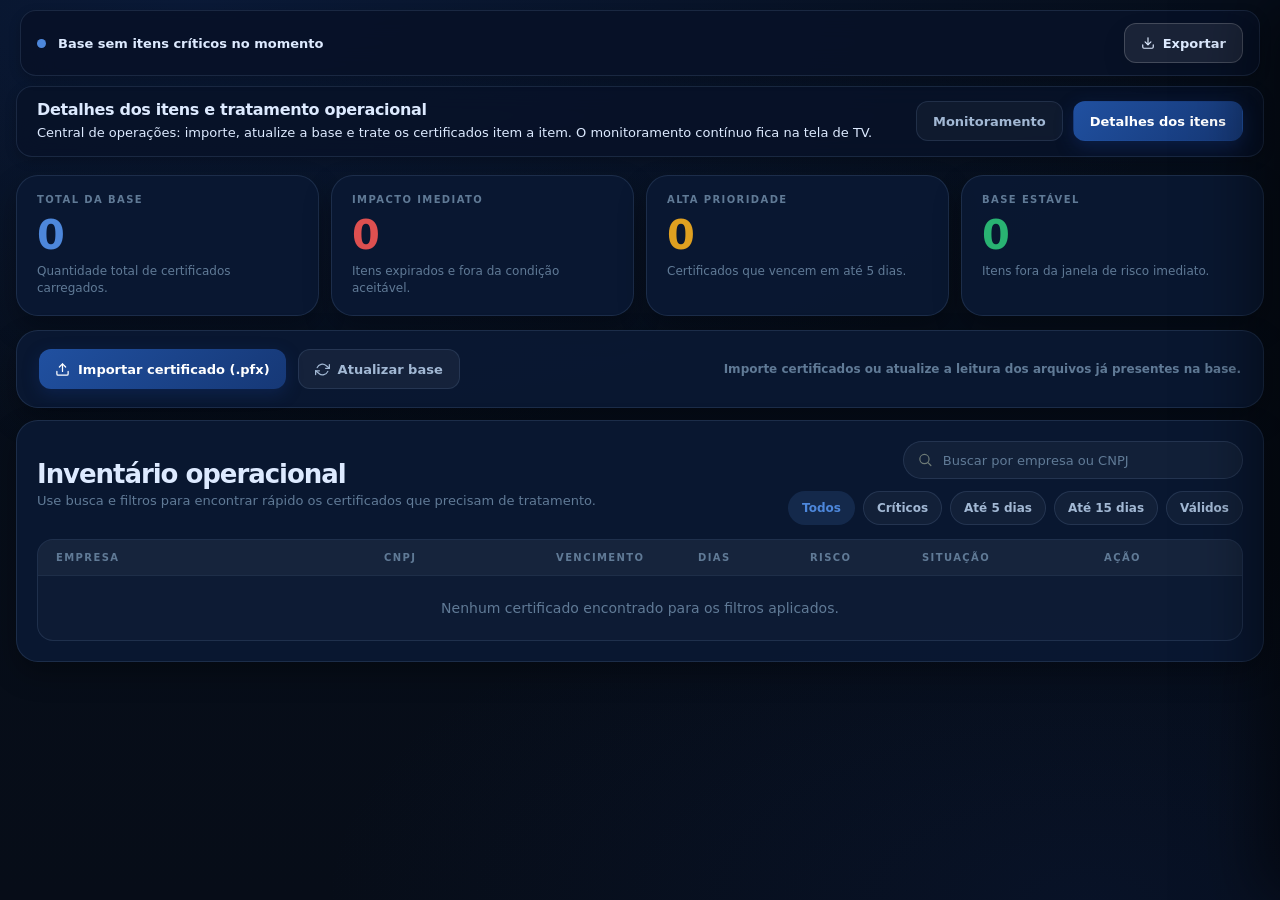
==== static/analise.html @ 97d72c33 "refactor: painel executivo completo - dashboard TV, calendário, KPIs, limpeza de código" ====
﻿<!DOCTYPE html>
<html lang="pt-BR">
<head>
  <meta charset="UTF-8" />
  <meta name="viewport" content="width=device-width, initial-scale=1.0" />
  <meta http-equiv="Cache-Control" content="no-cache, no-store, must-revalidate" />
  <meta http-equiv="Pragma" content="no-cache" />
  <meta http-equiv="Expires" content="0" />
  <title>Detalhes dos Itens | Painel Executivo de Certificados</title>
  <link rel="stylesheet" href="/static/dashboard-common.css" />
  <link rel="stylesheet" href="/static/analise.css" />
</head>
<body>
  <div id="toast-container"></div>

  <div class="alert-strip">
    <div class="alert-strip-inner">
      <div class="alert-left">
        <span class="alert-dot"></span>
        <strong id="mainAlert">Base sem itens críticos no momento</strong>
      </div>
      <div class="alert-actions">
        <button class="btn" id="exportBtn" type="button">
          <svg xmlns="http://www.w3.org/2000/svg" width="14" height="14" viewBox="0 0 24 24" fill="none" stroke="currentColor" stroke-width="2" stroke-linecap="round" stroke-linejoin="round" aria-hidden="true"><path d="M21 15v4a2 2 0 0 1-2 2H5a2 2 0 0 1-2-2v-4"/><polyline points="7 10 12 15 17 10"/><line x1="12" y1="15" x2="12" y2="3"/></svg>
          Exportar
        </button>
      </div>
    </div>
  </div>

  <main class="page-shell analysis-shell">
    <section class="top-nav analysis-nav">
      <div class="nav-copy">
        <strong>Detalhes dos itens e tratamento operacional</strong>
        <span>Central de operações: importe, atualize a base e trate os certificados item a item. O monitoramento contínuo fica na tela de TV.</span>
      </div>
      <div class="nav-tabs">
        <a class="nav-tab" href="/acompanhamento">Monitoramento</a>
        <a class="nav-tab active" href="/analise">Detalhes dos itens</a>
      </div>
    </section>

    <section class="ops-overview">
      <article class="ops-card total">
        <small>Total da base</small>
        <strong id="analysisTotal">0</strong>
        <span>Quantidade total de certificados carregados.</span>
      </article>
      <article class="ops-card critical">
        <small>Impacto imediato</small>
        <strong id="impactCount">0</strong>
        <span>Itens expirados e fora da condição aceitável.</span>
      </article>
      <article class="ops-card warning">
        <small>Alta prioridade</small>
        <strong id="highRiskCount">0</strong>
        <span>Certificados que vencem em até 5 dias.</span>
      </article>
      <article class="ops-card stable">
        <small>Base estável</small>
        <strong id="stableCount">0</strong>
        <span>Itens fora da janela de risco imediato.</span>
      </article>
    </section>

    <section class="ops-layout">
      <section class="ops-main">
        <section class="actions-bar">
          <div class="actions-left">
            <label class="btn btn-import" for="fileInputPfx">
              <svg xmlns="http://www.w3.org/2000/svg" width="15" height="15" viewBox="0 0 24 24" fill="none" stroke="currentColor" stroke-width="2" stroke-linecap="round" stroke-linejoin="round" aria-hidden="true"><path d="M21 15v4a2 2 0 0 1-2 2H5a2 2 0 0 1-2-2v-4"/><polyline points="17 8 12 3 7 8"/><line x1="12" y1="3" x2="12" y2="15"/></svg>
              Importar certificado (.pfx)
            </label>
            <input type="file" id="fileInputPfx" accept=".pfx" hidden />
            <button class="btn btn-update" id="updateBtn" type="button">
              <svg id="updateIcon" xmlns="http://www.w3.org/2000/svg" width="15" height="15" viewBox="0 0 24 24" fill="none" stroke="currentColor" stroke-width="2" stroke-linecap="round" stroke-linejoin="round" aria-hidden="true"><polyline points="23 4 23 10 17 10"/><polyline points="1 20 1 14 7 14"/><path d="M3.51 9a9 9 0 0 1 14.13-3.36L23 10M1 14l5.36 4.36A9 9 0 0 0 20.49 15"/></svg>
              Atualizar base
            </button>
          </div>
          <div class="actions-right">
            <div class="upload-hint" id="uploadPfxMsg">Importe certificados ou atualize a leitura dos arquivos já presentes na base.</div>
          </div>
        </section>

        <section class="inventory-shell">
          <div class="toolbar">
            <div class="toolbar-left">
              <h2>Inventário operacional</h2>
              <p>Use busca e filtros para encontrar rápido os certificados que precisam de tratamento.</p>
            </div>

            <div class="toolbar-right">
              <label class="search">
                <svg width="16" height="16" viewBox="0 0 24 24" fill="none" aria-hidden="true">
                  <path d="M21 21L16.65 16.65M18 10.5C18 14.6421 14.6421 18 10.5 18C6.35786 18 3 14.6421 3 10.5C3 6.35786 6.35786 3 10.5 3C14.6421 3 18 6.35786 18 10.5Z" stroke="#6e7b77" stroke-width="2" stroke-linecap="round" stroke-linejoin="round"></path>
                </svg>
                <input type="text" id="searchInput" placeholder="Buscar por empresa ou CNPJ" />
              </label>

              <div class="chips">
                <button class="chip active" type="button" data-filter="todos">Todos</button>
                <button class="chip" type="button" data-filter="criticos">Críticos</button>
                <button class="chip" type="button" data-filter="7dias">Até 5 dias</button>
                <button class="chip" type="button" data-filter="15dias">Até 15 dias</button>
                <button class="chip" type="button" data-filter="validos">Válidos</button>
              </div>
            </div>
          </div>

          <div class="board">
            <div class="board-head">
              <div>Empresa</div>
              <div>CNPJ</div>
              <div>Vencimento</div>
              <div>Dias</div>
              <div>Risco</div>
              <div>Situação</div>
              <div>Ação</div>
            </div>
            <div class="rows" id="rows"></div>
          </div>
        </section>
      </section>

    </section>
  </main>

  <!-- Drawer de detalhes -->
  <div class="drawer-overlay" id="drawerOverlay" aria-hidden="true"></div>
  <aside class="details-drawer" id="detailsDrawer" role="dialog" aria-modal="true" aria-label="Detalhes do certificado">
    <div class="drawer-header">
      <div>
        <h3>Detalhes do item</h3>
        <p id="drawerSubtitle">--</p>
      </div>
      <button class="drawer-close" id="drawerClose" type="button" aria-label="Fechar">
        <svg xmlns="http://www.w3.org/2000/svg" width="18" height="18" viewBox="0 0 24 24" fill="none" stroke="currentColor" stroke-width="2.5" stroke-linecap="round" stroke-linejoin="round" aria-hidden="true"><line x1="18" y1="6" x2="6" y2="18"/><line x1="6" y1="6" x2="18" y2="18"/></svg>
      </button>
    </div>
    <div class="drawer-body" id="detailContent"></div>
  </aside>

  <script src="/static/dashboard-data.js"></script>
  <script src="/static/analise.js"></script>
</body>
</html>
---- static/dashboard-common.css ----
﻿:root {
  /* Surfaces */
  --s1: rgba(10, 24, 50, 0.97);
  --s2: rgba(255, 255, 255, 0.04);

  /* Brand */
  --brand-700: #143f84;
  --brand-500: #2d6dca;
  --brand-400: #4d87db;
  --brand-300: #8eb4f0;

  /* Text */
  --text:      #ddeaff;
  --text-soft: #a2b8d4;
  --muted:     #607a96;

  /* Borders */
  --border:     rgba(141, 176, 226, 0.14);
  --border-sub: rgba(141, 176, 226, 0.07);

  /* Semantic */
  --ok:        #29b372;
  --ok-bg:     rgba(41, 179, 114, 0.12);
  --warn:      #dfa020;
  --warn-bg:   rgba(223, 160, 32, 0.12);
  --danger:    #de5050;
  --danger-bg: rgba(222, 80, 80, 0.12);

  /* Radius (nomes legado mantidos) */
  --radius-xl: 22px;
  --radius-lg: 16px;
  --radius-md: 12px;
  --r-xl: 22px;
  --r-lg: 16px;
  --r-md: 12px;

  /* Shadows */
  --sh-lg: 0 24px 60px rgba(0, 0, 0, 0.40);
  --sh-md: 0 12px 28px rgba(0, 0, 0, 0.30);
  --sh-sm: 0 4px 12px rgba(0, 0, 0, 0.20);
}

* {
  box-sizing: border-box;
  margin: 0;
  padding: 0;
}

html {
  scroll-behavior: smooth;
}

body {
  min-height: 100vh;
  font-family: "Segoe UI Variable", "Aptos", "Inter", system-ui, sans-serif;
  background:
    radial-gradient(ellipse 80% 50% at 15% 0%, rgba(25, 70, 165, 0.20), transparent),
    radial-gradient(ellipse 60% 40% at 85% 100%, rgba(15, 50, 130, 0.14), transparent),
    linear-gradient(180deg, #060e1b 0%, #070d18 100%);
  color: var(--text);
}

button,
input,
textarea {
  font: inherit;
}

.page-shell {
  width: min(1440px, calc(100% - 32px));
  margin: 0 auto;
}

.top-nav {
  display: flex;
  align-items: center;
  justify-content: space-between;
  gap: 16px;
  margin-bottom: 18px;
  padding: 13px 20px;
  border-radius: var(--radius-lg);
  border: 1px solid var(--border);
  background: rgba(8, 20, 42, 0.86);
  backdrop-filter: blur(12px);
  box-shadow: var(--sh-sm);
}

.nav-copy strong {
  display: block;
  font-size: 16px;
  letter-spacing: -0.02em;
}

.nav-copy span {
  display: block;
  margin-top: 4px;
  font-size: 13px;
  line-height: 1.5;
}

.nav-tabs {
  display: flex;
  gap: 10px;
  flex-wrap: wrap;
}

.nav-tab {
  display: inline-flex;
  align-items: center;
  justify-content: center;
  min-height: 40px;
  padding: 9px 16px;
  border-radius: 12px;
  border: 1px solid var(--border);
  background: rgba(255, 255, 255, 0.04);
  color: var(--text-soft);
  text-decoration: none;
  font-size: 13px;
  font-weight: 700;
  white-space: nowrap;
  transition: all 0.16s ease;
}

.nav-tab:hover {
  background: rgba(255, 255, 255, 0.08);
  color: var(--text);
  transform: translateY(-1px);
}

.brand-mark {
  display: inline-flex;
  align-items: center;
  justify-content: center;
  width: 54px;
  height: 54px;
  border-radius: 16px;
  background: rgba(255, 255, 255, 0.96);
  box-shadow: 0 14px 28px rgba(0, 0, 0, 0.18);
  flex-shrink: 0;
}

.brand-mark img {
  width: 34px;
  height: 34px;
  object-fit: contain;
}

.btn,
.btn-secondary,
.btn-primary {
  display: inline-flex;
  align-items: center;
  justify-content: center;
  gap: 8px;
  min-height: 40px;
  padding: 9px 16px;
  border-radius: 12px;
  border: 1px solid var(--border);
  background: rgba(255, 255, 255, 0.05);
  color: var(--text-soft);
  cursor: pointer;
  text-decoration: none;
  font-size: 13px;
  font-weight: 700;
  transition: all 0.16s ease;
}

.btn:hover,
.btn-secondary:hover,
.btn-primary:hover {
  background: rgba(255, 255, 255, 0.09);
  color: var(--text);
  transform: translateY(-1px);
}

.btn:disabled {
  opacity: 0.45;
  cursor: not-allowed;
  transform: none;
}

.btn svg,
.btn-secondary svg,
.btn-primary svg {
  flex-shrink: 0;
}

.sr-only {
  position: absolute;
  width: 1px;
  height: 1px;
  padding: 0;
  margin: -1px;
  overflow: hidden;
  clip: rect(0, 0, 0, 0);
  border: 0;
}

.spin-loop {
  animation: spin-loop 0.9s linear infinite;
}

@keyframes spin-loop {
  to {
    transform: rotate(360deg);
  }
}

@media (max-width: 900px) {
  .page-shell {
    width: min(100%, calc(100% - 20px));
  }

  .top-nav {
    flex-direction: column;
    align-items: stretch;
  }

  .nav-tabs {
    width: 100%;
  }

  .nav-tab {
    flex: 1 1 auto;
  }
}
---- static/analise.css ----
﻿.analysis-shell {
  padding: 86px 0 36px;
}

.alert-strip {
  position: fixed;
  top: 0;
  left: 0;
  right: 0;
  z-index: 100;
  display: flex;
  justify-content: center;
  padding: 10px 20px 0;
}

.alert-strip-inner {
  width: min(1440px, 100%);
  display: flex;
  align-items: center;
  justify-content: space-between;
  gap: 14px;
  padding: 12px 16px;
  border: 1px solid var(--border);
  border-radius: var(--r-lg);
  background: rgba(8, 18, 40, 0.92);
  backdrop-filter: blur(16px);
  box-shadow: var(--sh-sm);
}

.alert-left {
  display: flex;
  align-items: center;
  gap: 12px;
  min-width: 0;
}

.alert-dot {
  width: 9px;
  height: 9px;
  border-radius: 50%;
  background: var(--brand-400);
  box-shadow: 0 0 0 0 rgba(77, 135, 219, 0.5);
  animation: pulse 2s infinite;
  flex-shrink: 0;
}

@keyframes pulse {
  0%   { box-shadow: 0 0 0 0 rgba(77, 135, 219, 0.5); }
  70%  { box-shadow: 0 0 0 12px rgba(77, 135, 219, 0); }
  100% { box-shadow: 0 0 0 0 rgba(77, 135, 219, 0); }
}

.alert-left strong {
  font-size: 13px;
  font-weight: 700;
  white-space: nowrap;
  overflow: hidden;
  text-overflow: ellipsis;
}

.alert-actions {
  display: flex;
  gap: 8px;
  flex-wrap: wrap;
  flex-shrink: 0;
}

.alert-actions .btn {
  border: 1px solid rgba(255, 255, 255, 0.18);
  background: rgba(255, 255, 255, 0.08);
  color: inherit;
  box-shadow: 0 10px 24px rgba(0, 0, 0, 0.1);
}

.alert-actions .btn:hover {
  background: rgba(255, 255, 255, 0.14);
  border-color: rgba(255, 255, 255, 0.28);
}

.alert-actions .btn.primary {
  background: linear-gradient(135deg, #0c4da2, #083a7c);
  border-color: transparent;
}

.top-nav.analysis-nav {
  background: rgba(8, 18, 40, 0.86);
}

.analysis-nav .nav-tab.active {
  background: linear-gradient(135deg, #2050a0, #163876);
  border-color: transparent;
  color: #fff;
  box-shadow: 0 6px 18px rgba(20, 56, 130, 0.38);
}

.ops-overview {
  display: grid;
  grid-template-columns: repeat(4, minmax(0, 1fr));
  gap: 12px;
  margin-bottom: 14px;
}

.ops-card {
  padding: 18px 20px;
  border-radius: var(--r-xl);
  border: 1px solid var(--border);
  background: var(--s1);
  box-shadow: var(--sh-md);
}

.ops-card small {
  display: block;
  margin-bottom: 10px;
  color: var(--muted);
  font-size: 10px;
  font-weight: 800;
  letter-spacing: 0.14em;
  text-transform: uppercase;
}

.ops-card strong {
  display: block;
  font-size: 40px;
  line-height: 1;
  letter-spacing: -0.05em;
}

.ops-card span {
  display: block;
  margin-top: 8px;
  color: var(--muted);
  font-size: 12px;
  line-height: 1.45;
}

.ops-card.total    strong { color: var(--brand-400); }
.ops-card.critical strong { color: var(--danger); }
.ops-card.warning  strong { color: var(--warn); }
.ops-card.stable   strong { color: var(--ok); }

.hero-tags {
  display: flex;
  gap: 8px;
  flex-wrap: wrap;
  margin-top: 14px;
}

.hero-tag {
  padding: 7px 12px;
  border-radius: 999px;
  border: 1px solid var(--border);
  background: rgba(255, 255, 255, 0.04);
  color: var(--text-soft);
  font-size: 11px;
  font-weight: 700;
}

.ops-layout {
  display: grid;
  grid-template-columns: minmax(0, 1fr);
  gap: 14px;
  align-items: start;
}

.ops-main {
  display: grid;
  gap: 12px;
}

.actions-bar,
.inventory-shell {
  border-radius: var(--r-xl);
  border: 1px solid var(--border);
  background: var(--s1);
  box-shadow: var(--sh-md);
}

/* ── Drawer overlay ─────────────────────── */

.drawer-overlay {
  position: fixed;
  inset: 0;
  z-index: 200;
  background: rgba(0, 0, 0, 0.52);
  opacity: 0;
  pointer-events: none;
  transition: opacity 0.28s ease;
}

.drawer-overlay.open {
  opacity: 1;
  pointer-events: all;
}

.details-drawer {
  position: fixed;
  top: 0;
  right: 0;
  bottom: 0;
  z-index: 201;
  width: min(420px, 100vw);
  display: flex;
  flex-direction: column;
  background: #08121e;
  border-left: 1px solid var(--border);
  box-shadow: -24px 0 60px rgba(0, 0, 0, 0.5);
  transform: translateX(100%);
  transition: transform 0.30s cubic-bezier(0.4, 0, 0.2, 1);
}

.details-drawer.open {
  transform: translateX(0);
}

.drawer-header {
  display: flex;
  align-items: flex-start;
  justify-content: space-between;
  gap: 12px;
  padding: 22px 22px 16px;
  border-bottom: 1px solid var(--border-sub);
  flex-shrink: 0;
}

.drawer-header h3 {
  font-size: 20px;
  letter-spacing: -0.03em;
}

.drawer-header p {
  margin-top: 4px;
  color: var(--muted);
  font-size: 12px;
  line-height: 1.4;
  word-break: break-word;
}

.drawer-close {
  display: inline-flex;
  align-items: center;
  justify-content: center;
  width: 36px;
  height: 36px;
  border: 1px solid var(--border);
  border-radius: var(--r-md);
  background: rgba(255, 255, 255, 0.04);
  color: var(--text-soft);
  cursor: pointer;
  flex-shrink: 0;
  transition: all 0.14s;
}

.drawer-close:hover {
  background: rgba(255, 255, 255, 0.10);
  color: var(--text);
}

.drawer-body {
  flex: 1;
  overflow-y: auto;
  padding: 18px 22px 28px;
  scrollbar-width: thin;
  scrollbar-color: var(--border) transparent;
}

body.drawer-active {
  overflow: hidden;
}

.actions-bar {
  display: flex;
  align-items: center;
  justify-content: space-between;
  gap: 14px;
  padding: 18px 22px;
}

.actions-left {
  display: flex;
  align-items: center;
  gap: 12px;
  flex-wrap: wrap;
}

.btn-import {
  border: 0;
  color: #fff;
  background: linear-gradient(135deg, #2050a0, #163876);
  box-shadow: 0 5px 16px rgba(20, 56, 130, 0.34);
  cursor: pointer;
}

.btn-import:hover {
  background: linear-gradient(135deg, #2860b8, #1a4590);
}

.btn-update {
  border: 1px solid var(--border);
  background: rgba(255, 255, 255, 0.05);
  color: var(--text-soft);
}

.btn-update:hover {
  background: rgba(255, 255, 255, 0.09);
  color: var(--text);
  border-color: var(--border);
}

.btn-update:disabled {
  opacity: 0.45;
  cursor: not-allowed;
  transform: none;
}

.actions-right {
  flex: 1;
  text-align: right;
}

.upload-hint {
  color: var(--muted);
  font-size: 12px;
  line-height: 1.5;
  font-weight: 600;
}

.inventory-shell {
  padding: 20px;
}

.toolbar {
  display: flex;
  justify-content: space-between;
  align-items: center;
  gap: 14px;
  flex-wrap: wrap;
  margin-bottom: 14px;
}

.toolbar-left h2 {
  font-size: 26px;
  letter-spacing: -0.04em;
}

.toolbar-left p {
  margin-top: 4px;
  color: var(--muted);
  font-size: 13px;
}

.toolbar-right {
  display: flex;
  gap: 12px;
  flex-wrap: wrap;
  align-items: center;
  justify-content: flex-end;
  flex: 1;
}

.search {
  display: flex;
  align-items: center;
  gap: 10px;
  min-width: min(340px, 100%);
  padding: 10px 14px;
  border-radius: 999px;
  border: 1px solid var(--border);
  background: rgba(255, 255, 255, 0.04);
}

.search input {
  width: 100%;
  background: transparent;
  border: 0;
  outline: none;
  color: var(--text);
  font-size: 13px;
}

.search input::placeholder {
  color: var(--muted);
}

.chips {
  display: flex;
  flex-wrap: wrap;
  gap: 8px;
}

.chip {
  min-height: 34px;
  padding: 7px 13px;
  border-radius: 999px;
  border: 1px solid var(--border);
  background: rgba(255, 255, 255, 0.04);
  color: var(--text-soft);
  font-size: 12px;
  font-weight: 700;
  cursor: pointer;
  transition: all 0.16s ease;
}

.chip:hover {
  background: rgba(255, 255, 255, 0.08);
  color: var(--text);
}

.chip.active {
  border-color: transparent;
}

.chip.active[data-filter='todos']  { color: var(--brand-400); background: rgba(77, 135, 219, 0.16); }
.chip.active[data-filter='criticos']{ color: var(--danger);    background: var(--danger-bg); }
.chip.active[data-filter='7dias'],
.chip.active[data-filter='15dias'] { color: var(--warn);      background: var(--warn-bg); }
.chip.active[data-filter='validos']{ color: var(--ok);        background: var(--ok-bg); }

.board {
  overflow: hidden;
  border-radius: var(--r-lg);
  border: 1px solid var(--border);
  background: rgba(255, 255, 255, 0.02);
}

.board-head,
.row {
  display: grid;
  grid-template-columns: minmax(260px, 1.5fr) 160px 130px 100px 100px 170px 120px;
  gap: 12px;
  align-items: center;
}

.board-head {
  padding: 12px 18px;
  background: rgba(255, 255, 255, 0.04);
  border-bottom: 1px solid var(--border-sub);
  color: var(--muted);
  font-size: 10px;
  font-weight: 800;
  letter-spacing: 0.14em;
  text-transform: uppercase;
}

.rows {
  max-height: calc(100vh - 310px);
  overflow: auto;
  scrollbar-width: thin;
  scrollbar-color: var(--border) transparent;
}

.row {
  padding: 14px 18px;
  border-top: 1px solid var(--border-sub);
  background: transparent;
  cursor: pointer;
  transition: background 0.14s;
}

.row:first-child {
  border-top: 0;
}

.row:hover {
  background: rgba(255, 255, 255, 0.03);
}

.row.selected {
  background: rgba(38, 100, 200, 0.12);
  outline: 1px solid rgba(77, 135, 219, 0.20);
}

.row.expired {
  background: linear-gradient(90deg, rgba(222, 80, 80, 0.10), transparent 18%);
}

.row.warning-high {
  background: linear-gradient(90deg, rgba(223, 160, 32, 0.10), transparent 18%);
}

.row.warning-low {
  background: linear-gradient(90deg, rgba(77, 135, 219, 0.06), transparent 18%);
}

.row.duplicated {
  background: linear-gradient(90deg, rgba(77, 135, 219, 0.10), transparent 18%);
}

.company {
  min-width: 0;
}

.company strong {
  display: block;
  font-size: 13px;
  line-height: 1.35;
}

.company span,
.cell {
  color: var(--text-soft);
  font-size: 12px;
}

.days {
  color: var(--text);
  font-weight: 700;
}

.risk,
.badge {
  display: inline-flex;
  align-items: center;
  justify-content: center;
  min-height: 26px;
  padding: 4px 10px;
  border-radius: 999px;
  font-size: 10px;
  font-weight: 800;
  letter-spacing: 0.09em;
  text-transform: uppercase;
  white-space: nowrap;
}

.risk.critical,
.badge.danger {
  color: #ffb0b0;
  background: var(--danger-bg);
  border: 1px solid rgba(222, 80, 80, 0.22);
}

.risk.high,
.badge.warn {
  color: #ffe090;
  background: var(--warn-bg);
  border: 1px solid rgba(223, 160, 32, 0.22);
}

.risk.medium,
.risk.low,
.badge.ok {
  color: #90e8c0;
  background: var(--ok-bg);
  border: 1px solid rgba(41, 179, 114, 0.22);
}

.status-wrap {
  display: grid;
  gap: 8px;
}

.bar {
  width: 100%;
  height: 5px;
  overflow: hidden;
  border-radius: 999px;
  background: rgba(255, 255, 255, 0.08);
}

.bar > div {
  height: 100%;
  border-radius: 999px;
}

.row-actions {
  display: flex;
  justify-content: flex-end;
  gap: 8px;
}

.table-action {
  display: inline-flex;
  align-items: center;
  justify-content: center;
  width: 34px;
  height: 34px;
  border: 1px solid var(--border);
  border-radius: var(--r-md);
  background: rgba(255, 255, 255, 0.04);
  color: var(--text-soft);
  cursor: pointer;
  transition: all 0.14s;
}

.table-action:hover {
  background: rgba(255, 255, 255, 0.08);
  color: var(--text);
}

.table-action.remove {
  color: var(--danger);
}

.table-action.remove:hover {
  background: var(--danger-bg);
}

.dup-badge {
  display: inline-flex;
  margin-top: 5px;
  padding: 3px 8px;
  border-radius: 999px;
  background: rgba(77, 135, 219, 0.14);
  border: 1px solid rgba(77, 135, 219, 0.22);
  color: var(--brand-400);
  font-size: 10px;
  font-weight: 800;
  letter-spacing: 0.05em;
  text-transform: uppercase;
}

.details-empty {
  padding: 16px;
  border-radius: var(--r-lg);
  border: 1px dashed var(--border);
  color: var(--muted);
  font-size: 12px;
  line-height: 1.6;
  background: rgba(255, 255, 255, 0.02);
}

.detail-list {
  display: grid;
  gap: 8px;
  margin-top: 14px;
}

.detail-item {
  padding: 12px 14px;
  border-radius: var(--r-lg);
  background: rgba(255, 255, 255, 0.04);
  border: 1px solid var(--border-sub);
}

.detail-item strong {
  display: block;
  margin-bottom: 5px;
  font-size: 10px;
  font-weight: 800;
  letter-spacing: 0.12em;
  text-transform: uppercase;
  color: var(--muted);
}

.detail-item span {
  display: block;
  color: var(--text);
  font-size: 13px;
  line-height: 1.45;
}

.empty-state {
  padding: 24px;
  color: var(--muted);
  text-align: center;
  font-size: 14px;
}

#toast-container {
  position: fixed;
  top: 80px;
  right: 20px;
  z-index: 9999;
  display: flex;
  flex-direction: column;
  gap: 9px;
  pointer-events: none;
}

.toast {
  display: flex;
  align-items: flex-start;
  gap: 12px;
  min-width: 280px;
  max-width: 400px;
  padding: 13px 16px;
  border-radius: var(--r-lg);
  border: 1px solid var(--border);
  background: var(--s1);
  color: var(--text);
  box-shadow: var(--sh-md);
  pointer-events: all;
  animation: toast-in 0.26s cubic-bezier(.4, 0, .2, 1) both;
  backdrop-filter: blur(12px);
}

.toast.hide {
  animation: toast-out 0.26s cubic-bezier(.4, 0, .2, 1) forwards;
}

.toast.ok   { border-color: rgba(41, 179, 114, 0.30); }
.toast.warn { border-color: rgba(223, 160, 32, 0.30); }
.toast.err  { border-color: rgba(222, 80, 80, 0.30); }

.toast-title {
  font-weight: 800;
  margin-bottom: 2px;
  font-size: 13px;
}

@keyframes toast-in {
  from { opacity: 0; transform: translateX(28px); }
  to { opacity: 1; transform: none; }
}

@keyframes toast-out {
  from { opacity: 1; transform: none; }
  to { opacity: 0; transform: translateX(28px); }
}

@media (max-width: 1260px) {
  .ops-layout {
    grid-template-columns: 1fr;
  }
}

@media (max-width: 1120px) {
  .ops-overview {
    grid-template-columns: repeat(2, minmax(0, 1fr));
  }

  .board-head,
  .row {
    grid-template-columns: minmax(220px, 1.3fr) 150px 120px 90px 100px 150px 110px;
  }
}

@media (max-width: 900px) {
  .analysis-shell {
    padding-top: 112px;
  }

  .alert-strip-inner,
  .actions-bar,
  .toolbar {
    flex-direction: column;
    align-items: stretch;
  }

  .actions-right {
    text-align: left;
    min-width: 0;
  }

  .toolbar-right {
    width: 100%;
    justify-content: stretch;
  }

  .search {
    min-width: 100%;
  }
}

@media (max-width: 760px) {
  .ops-overview {
    grid-template-columns: 1fr;
  }

  .board {
    overflow: visible;
    background: transparent;
    border: 0;
  }

  .board-head {
    display: none;
  }

  .rows {
    max-height: none;
    overflow: visible;
    display: grid;
    gap: 10px;
  }

  .row {
    grid-template-columns: 1fr;
    gap: 8px;
    padding: 14px;
    border-radius: var(--r-lg);
    border: 1px solid var(--border);
    background: var(--s1);
  }

  .cell,
  .status-wrap {
    display: flex;
    justify-content: space-between;
    align-items: center;
  }

  .cell::before {
    content: attr(data-label);
    color: var(--muted);
    font-size: 10px;
    font-weight: 800;
    letter-spacing: 0.1em;
    text-transform: uppercase;
    margin-right: 12px;
  }
}
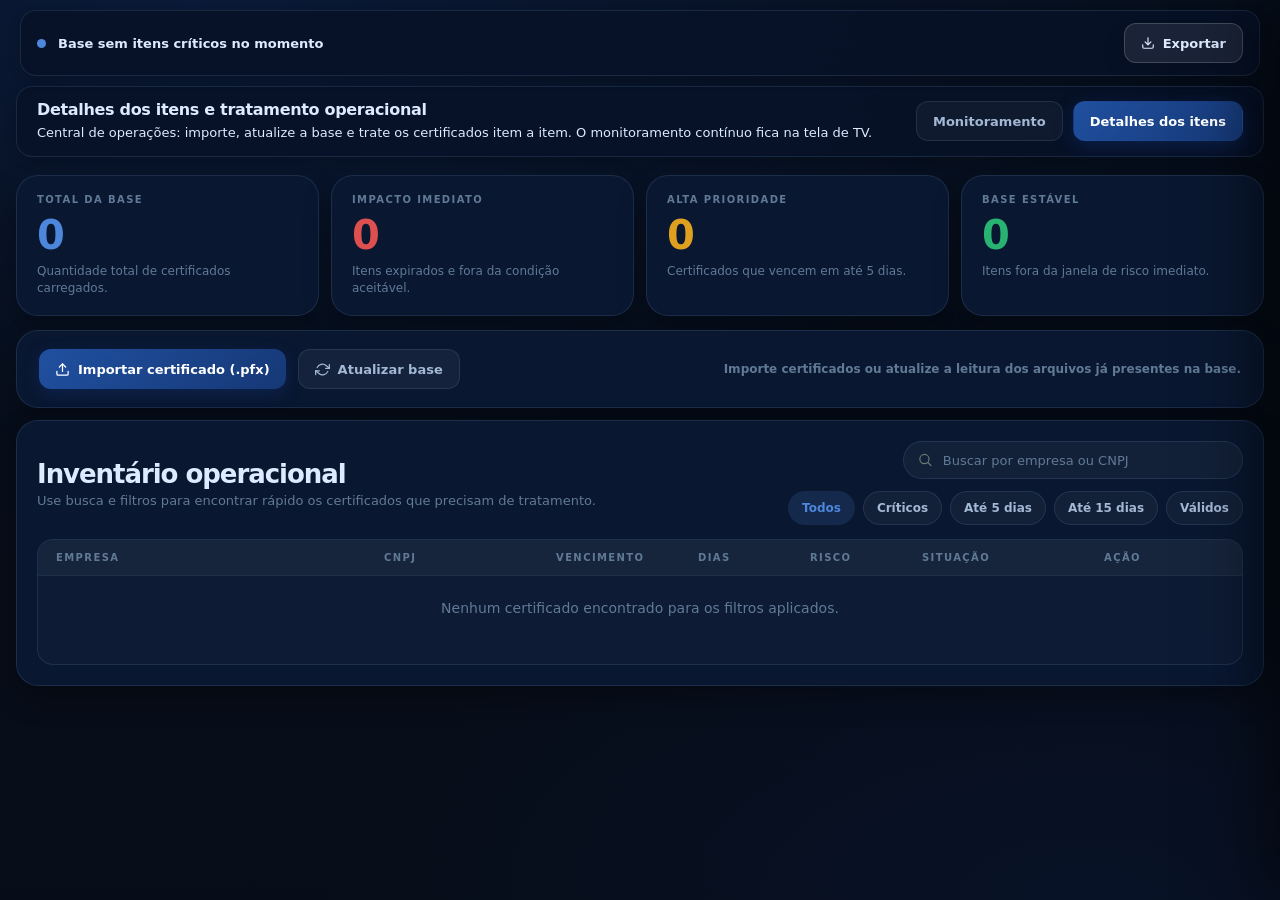
==== commit c5531b99: "feat: modal de confirmacao, paginacao, remover senha exposta e requirements.txt" ====
--- a/static/analise.html
+++ b/static/analise.html
@@ -118,6 +118,7 @@
               <div>Ação</div>
             </div>
             <div class="rows" id="rows"></div>
+            <div class="pagination" id="pagination"></div>
           </div>
         </section>
       </section>
@@ -140,6 +141,16 @@
     <div class="drawer-body" id="detailContent"></div>
   </aside>
 
+  <!-- Modal de confirmação -->
+  <div class="modal-overlay" id="modalOverlay" aria-hidden="true"></div>
+  <div class="modal-dialog" id="modalDialog" role="alertdialog" aria-modal="true">
+    <p id="modalMessage"></p>
+    <div class="modal-actions">
+      <button class="btn" id="modalCancel" type="button">Cancelar</button>
+      <button class="btn btn-danger" id="modalConfirm" type="button">Remover</button>
+    </div>
+  </div>
+
   <script src="/static/dashboard-data.js"></script>
   <script src="/static/analise.js"></script>
 </body>
--- a/static/analise.css
+++ b/static/analise.css
@@ -799,3 +799,87 @@
     margin-right: 12px;
   }
 }
+
+/* ── Modal de confirmação ─────────────────────────────── */
+.modal-overlay {
+  position: fixed;
+  inset: 0;
+  background: rgba(0, 0, 0, 0.60);
+  z-index: 200;
+  display: none;
+}
+.modal-overlay.open { display: block; }
+
+.modal-dialog {
+  position: fixed;
+  top: 50%;
+  left: 50%;
+  transform: translate(-50%, -52%) scale(0.96);
+  background: #0d1a2e;
+  border: 1px solid var(--border);
+  border-radius: var(--r-xl);
+  padding: 1.75rem 2rem;
+  z-index: 201;
+  width: min(420px, 90vw);
+  display: none;
+  flex-direction: column;
+  gap: 1.25rem;
+  box-shadow: var(--sh-lg);
+  transition: transform .15s ease, opacity .15s ease;
+  opacity: 0;
+}
+.modal-dialog.open {
+  display: flex;
+  transform: translate(-50%, -50%) scale(1);
+  opacity: 1;
+}
+.modal-dialog p {
+  margin: 0;
+  font-size: .95rem;
+  color: var(--text);
+  line-height: 1.5;
+}
+.modal-actions {
+  display: flex;
+  justify-content: flex-end;
+  gap: .75rem;
+}
+.btn-danger {
+  background: var(--danger);
+  color: #fff;
+  border-color: var(--danger);
+}
+.btn-danger:hover { filter: brightness(1.12); }
+
+/* ── Paginação ───────────────────────────────────────── */
+.pagination {
+  display: flex;
+  align-items: center;
+  justify-content: center;
+  gap: .375rem;
+  padding: 1rem 0 .5rem;
+  flex-wrap: wrap;
+}
+.page-btn {
+  border: 1px solid var(--border);
+  background: transparent;
+  color: var(--text-soft);
+  border-radius: var(--r-md);
+  padding: .35rem .75rem;
+  font-size: .8rem;
+  cursor: pointer;
+  transition: background .15s, color .15s, border-color .15s;
+}
+.page-btn:hover:not([disabled]) {
+  background: var(--brand-400);
+  color: #fff;
+  border-color: var(--brand-400);
+}
+.page-btn.active {
+  background: var(--brand-400);
+  color: #fff;
+  border-color: var(--brand-400);
+  font-weight: 600;
+}
+.page-btn[disabled] { opacity: .35; cursor: not-allowed; }
+.page-ellipsis { color: var(--muted); font-size: .8rem; padding: 0 .25rem; }
